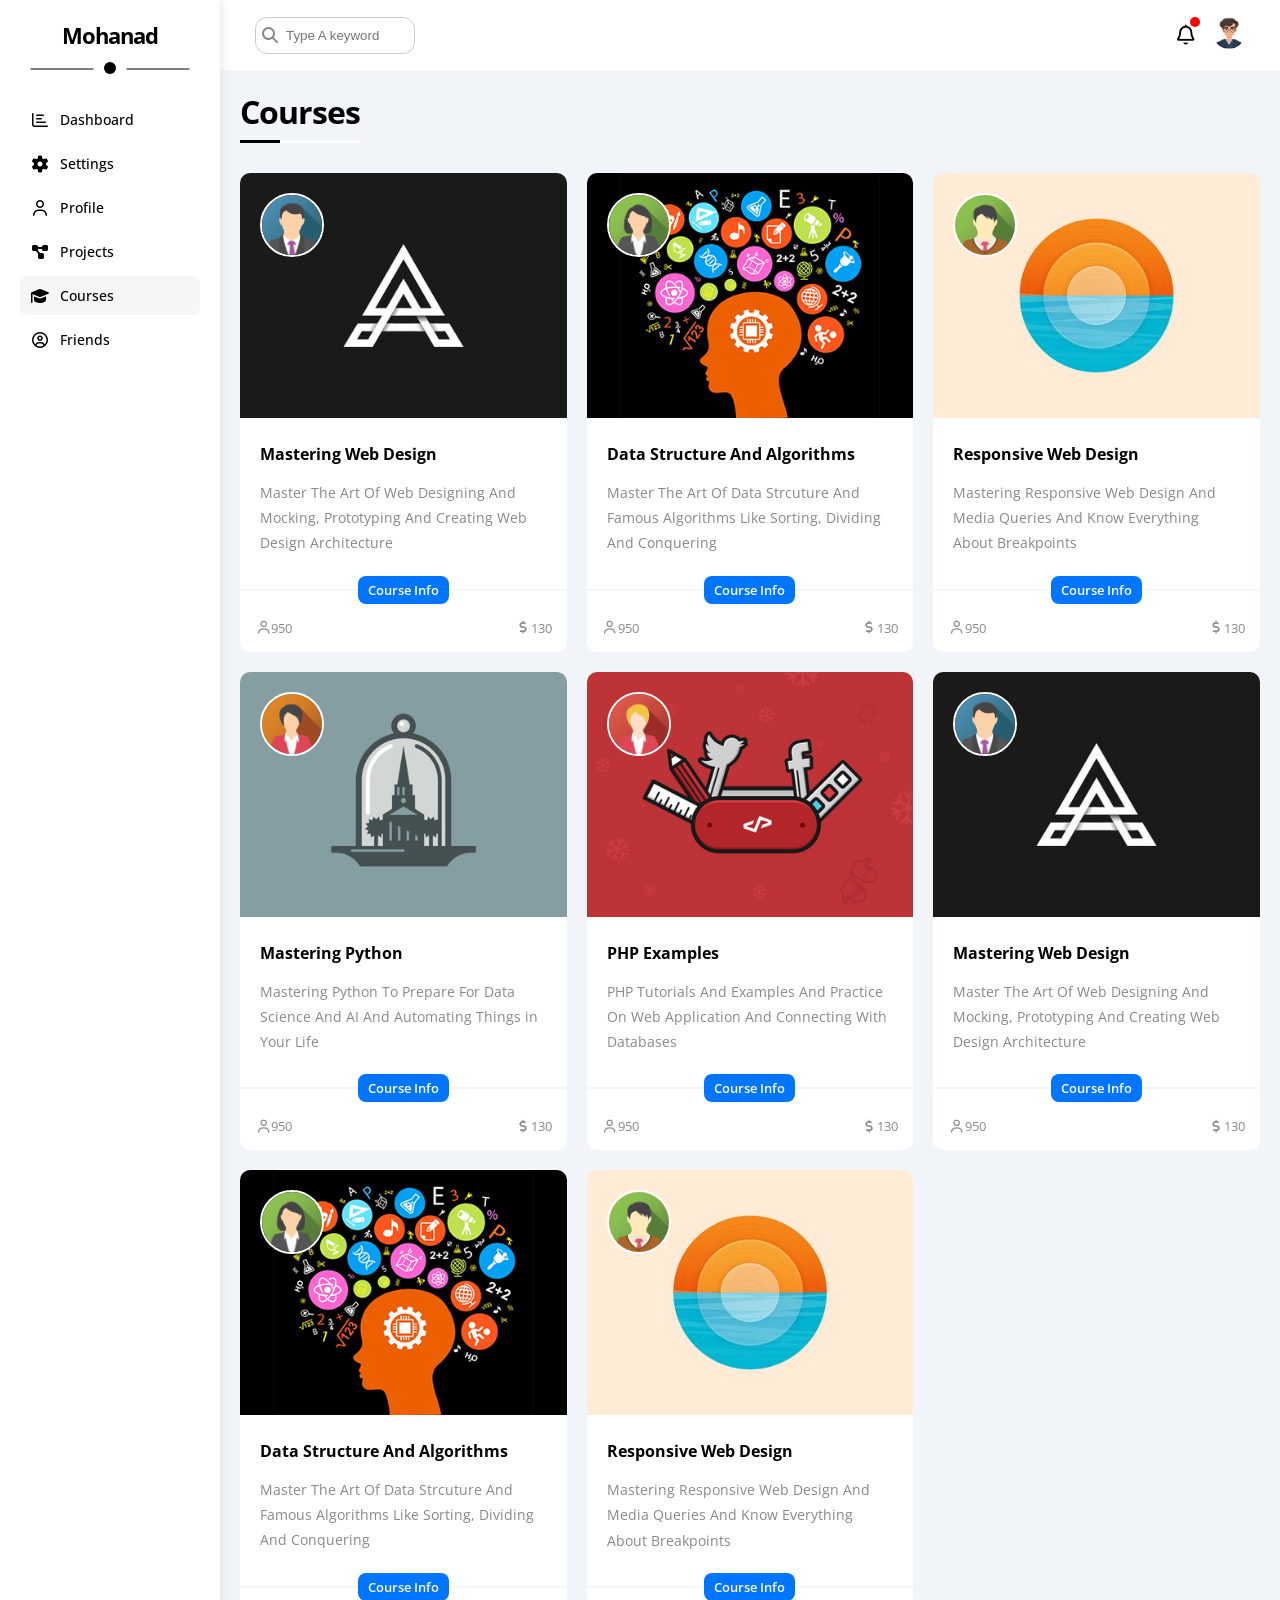
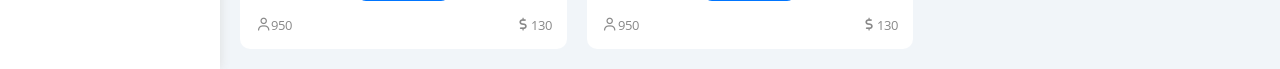
==== courses.html @ ac5eeee0 "initial commit of the original template" ====
<!DOCTYPE html>
<html lang="en">
<head>
    <meta charset="UTF-8">
    <meta name="viewport" content="width=device-width, initial-scale=1.0">
    <title>Courses</title>
    <!-- Font Awesome  -->
    <link rel="stylesheet" href="CSS/all.min.css">
    <!-- FrameWork file  -->
    <link rel="stylesheet" href="CSS/framework.css">
    <!-- Main CSS File  -->
    <link rel="stylesheet" href="CSS/main.css">
    <!-- Profile CSS File  -->
    <link rel="stylesheet" href="CSS/courses.css">
    <!-- Google Fonts  -->
    <link rel="preconnect" href="https://fonts.googleapis.com">
    <link rel="preconnect" href="https://fonts.gstatic.com" crossorigin>
    <link href="https://fonts.googleapis.com/css2?family=Cairo:wght@200..1000&family=Open+Sans:ital,wght@0,300..800;1,300..800&display=swap" rel="stylesheet">
</head>
<body>
    <div class="page">
        <div class="sidebar">
            <h3>
                <span class="circle-bullet"></span>
                Mohanad
            </h3>
            <ul>
                <li>
                    <a href="index.html" >
                        <i class="fa-regular fa-chart-bar fa-fw"></i>
                        <span>Dashboard</span>
                    </a>
                </li>
                <li>
                    <a href="settings.html">
                        <i class="fa-solid fa-gear fa-fw"></i>
                        <span>Settings</span>
                    </a>
                </li>
                <li>                   
                    <a href="profile.html">
                        <i class="fa-regular fa-user fa-fw"></i>
                        <span>Profile</span>
                    </a>
                </li>
                <li>
                    <a href="projects.html" >
                        <i class="fa-solid fa-diagram-project fa-fw"></i>
                        <span>Projects</span>
                    </a>
                </li>
                <li>                    
                    <a class="active" href="courses.html" >
                        <i class="fa-solid fa-graduation-cap fa-fw"></i>
                        <span>Courses</span>
                    </a>
                </li>
                <li>                   
                    <a href="friends.html" >
                        <i class="fa-regular fa-circle-user fa-fw"></i>
                        <span>Friends</span>
                    </a>
                </li>
            </ul>
        </div>

        <div class="content-wrapper">
            <header>
                <div class="search">
                    <i class="fa-solid fa-magnifying-glass"></i>
                    <input type="text" name="search" placeholder="Type A keyword">
                </div>
                <div class="image p-relative">
                    <img src="images/my-avatar.jpg" alt="">
                </div>
            </header>
            
            <div class="courses-body p-20">
                <h1 class="main-title">Courses</h1>
                <div class="courses-content">

                    <div class="course">
                        <div class="cover-image">
                            <img src="images/course-01.jpg" alt="">
                        </div>
                        <div class="instructor-image">
                            <img src="images/team-01.png" alt="">
                        </div>
                        <div class="course-content p-20">
                            <h4 class="fs-16 mb-15">Mastering Web Design</h4>
                            <p class="fs-14 c-grey">Master The Art Of Web Designing And Mocking, Prototyping And Creating Web Design Architecture</p>
                        </div>
                        <div class="course-info">
                            <a href="#">Course Info</a>
                        </div>
                        <div class="reach p-15 c-grey fs-13">
                            <span class="count center-flex">
                                <i class="fa-regular fa-user"></i>
                                950
                            </span>
                            <span class="price center-flex">
                                <i class="fa-solid fa-dollar-sign"></i>
                                130
                            </span>
                        </div>
                    </div>

                    <div class="course">
                        <div class="cover-image">
                            <img src="images/course-02.jpg" alt="">
                        </div>
                        <div class="instructor-image">
                            <img src="images/team-02.png" alt="">
                        </div>
                        <div class="course-content p-20">
                            <h4 class="fs-16 mb-15">Data Structure And Algorithms</h4>
                            <p class="fs-14 c-grey">Master The Art Of Data Strcuture And Famous Algorithms Like Sorting, Dividing And Conquering</p>
                        </div>
                        <div class="course-info">
                            <a href="#">Course Info</a>
                        </div>
                        <div class="reach p-15 c-grey fs-13">
                            <span class="count center-flex">
                                <i class="fa-regular fa-user"></i>
                                950
                            </span>
                            <span class="price center-flex">
                                <i class="fa-solid fa-dollar-sign"></i>
                                130
                            </span>
                        </div>
                    </div>

                    <div class="course">
                        <div class="cover-image">
                            <img src="images/course-03.jpg" alt="">
                        </div>
                        <div class="instructor-image">
                            <img src="images/team-03.png" alt="">
                        </div>
                        <div class="course-content p-20">
                            <h4 class="fs-16 mb-15">Responsive Web Design</h4>
                            <p class="fs-14 c-grey">Mastering Responsive Web Design And Media Queries And Know Everything About Breakpoints</p>
                        </div>
                        <div class="course-info">
                            <a href="#">Course Info</a>
                        </div>
                        <div class="reach p-15 c-grey fs-13">
                            <span class="count center-flex">
                                <i class="fa-regular fa-user"></i>
                                950
                            </span>
                            <span class="price center-flex">
                                <i class="fa-solid fa-dollar-sign"></i>
                                130
                            </span>
                        </div>
                    </div>

                    <div class="course">
                        <div class="cover-image">
                            <img src="images/course-04.jpg" alt="">
                        </div>
                        <div class="instructor-image">
                            <img src="images/team-04.png" alt="">
                        </div>
                        <div class="course-content p-20">
                            <h4 class="fs-16 mb-15">Mastering Python</h4>
                            <p class="fs-14 c-grey">Mastering Python To Prepare For Data Science And AI And Automating Things in Your Life</p>
                        </div>
                        <div class="course-info">
                            <a href="#">Course Info</a>
                        </div>
                        <div class="reach p-15 c-grey fs-13">
                            <span class="count center-flex">
                                <i class="fa-regular fa-user"></i>
                                950
                            </span>
                            <span class="price center-flex">
                                <i class="fa-solid fa-dollar-sign"></i>
                                130
                            </span>
                        </div>
                    </div>

                    <div class="course">
                        <div class="cover-image">
                            <img src="images/course-05.jpg" alt="">
                        </div>
                        <div class="instructor-image">
                            <img src="images/team-05.png" alt="">
                        </div>
                        <div class="course-content p-20">
                            <h4 class="fs-16 mb-15">PHP Examples</h4>
                            <p class="fs-14 c-grey">PHP Tutorials And Examples And Practice On Web Application And Connecting With Databases</p>
                        </div>
                        <div class="course-info">
                            <a href="#">Course Info</a>
                        </div>
                        <div class="reach p-15 c-grey fs-13">
                            <span class="count center-flex">
                                <i class="fa-regular fa-user"></i>
                                950
                            </span>
                            <span class="price center-flex">
                                <i class="fa-solid fa-dollar-sign"></i>
                                130
                            </span>
                        </div>
                    </div>

                    <div class="course">
                        <div class="cover-image">
                            <img src="images/course-01.jpg" alt="">
                        </div>
                        <div class="instructor-image">
                            <img src="images/team-01.png" alt="">
                        </div>
                        <div class="course-content p-20">
                            <h4 class="fs-16 mb-15">Mastering Web Design</h4>
                            <p class="fs-14 c-grey">Master The Art Of Web Designing And Mocking, Prototyping And Creating Web Design Architecture</p>
                        </div>
                        <div class="course-info">
                            <a href="#">Course Info</a>
                        </div>
                        <div class="reach p-15 c-grey fs-13">
                            <span class="count center-flex">
                                <i class="fa-regular fa-user"></i>
                                950
                            </span>
                            <span class="price center-flex">
                                <i class="fa-solid fa-dollar-sign"></i>
                                130
                            </span>
                        </div>
                    </div>

                    <div class="course">
                        <div class="cover-image">
                            <img src="images/course-02.jpg" alt="">
                        </div>
                        <div class="instructor-image">
                            <img src="images/team-02.png" alt="">
                        </div>
                        <div class="course-content p-20">
                            <h4 class="fs-16 mb-15">Data Structure And Algorithms</h4>
                            <p class="fs-14 c-grey">Master The Art Of Data Strcuture And Famous Algorithms Like Sorting, Dividing And Conquering</p>
                        </div>
                        <div class="course-info">
                            <a href="#">Course Info</a>
                        </div>
                        <div class="reach p-15 c-grey fs-13">
                            <span class="count center-flex">
                                <i class="fa-regular fa-user"></i>
                                950
                            </span>
                            <span class="price center-flex">
                                <i class="fa-solid fa-dollar-sign"></i>
                                130
                            </span>
                        </div>
                    </div>

                    <div class="course">
                        <div class="cover-image">
                            <img src="images/course-03.jpg" alt="">
                        </div>
                        <div class="instructor-image">
                            <img src="images/team-03.png" alt="">
                        </div>
                        <div class="course-content p-20">
                            <h4 class="fs-16 mb-15">Responsive Web Design</h4>
                            <p class="fs-14 c-grey">Mastering Responsive Web Design And Media Queries And Know Everything About Breakpoints</p>
                        </div>
                        <div class="course-info">
                            <a href="#">Course Info</a>
                        </div>
                        <div class="reach p-15 c-grey fs-13">
                            <span class="count center-flex">
                                <i class="fa-regular fa-user"></i>
                                950
                            </span>
                            <span class="price center-flex">
                                <i class="fa-solid fa-dollar-sign"></i>
                                130
                            </span>
                        </div>
                    </div>

                </div>
            </div>
        </div>
    </div>
</body>
---- CSS/framework.css ----
/* Start Padding And Margin  */
.w-full{
    width: 100%;
}
.p-10{
    padding: 10px;
}
.p-15{
    padding: 15px;
}
.p-20{
    padding: 20px;
}
.pt-10{
    padding-top: 10px;
}
.pt-15{
    padding-top: 15px;
}
.pt-20{
    padding-top: 20px;
}
.pb-10{
    padding-bottom: 10px;
}
.pb-15{
    padding-bottom: 15px;
}
.pb-20{
    padding-bottom: 20px;
}
.pb-40{
    padding-bottom: 40px;
}
.pb-50{
    padding-bottom: 50px;
}
.m-10{
    margin: 10px;
}
.m-20{
    margin: 20px;
}
.mt-5{
    margin-top: 5px;
}
.mt-10{
    margin-top: 10px;
}
.mt-15{
    margin-top: 15px;
}
.mt-20{
    margin-top: 20px;
}
.mb-10{
    margin-bottom: 10px;
}
.mb-15{
    margin-bottom: 15px;
}
.mb-20{
    margin-bottom: 20px;
}
.mt-40{
    margin-top: 40px;
}
.mb-40{
    margin-bottom: 40px;
}
.rad-6{
    border-radius: 6px;
}
.rad-10{
    border-radius: 10px;
}
/* End Padding And Margin  */
/* Start Display  */
.full-w{
    width: 100%;
}
.d-flex{
    display: flex;
}
.d-flex-space{
    display: flex;
    justify-content: space-between;
}
.d-flex-evenly{
    display: flex;
    justify-content: space-evenly;
}
.d-flex-around{
    display: flex;
    justify-content: space-around;
}
.center-flex{
    display: flex;
    justify-content: center;
    align-items: center;
}
.center-position{
    position: absolute;
    left: 50%;
    top: 50%;
    transform: translate(-50%, -50%);
}
/* End Display  */
/* Start Positioning  */
.p-relative{
    position: relative;
}
/* End Positioning  */
/* Start Text  */
.txt-center{
    text-align: center;
}
/* End Text  */
/* Start color  */
.white-bg{
    background-color: white;
}
.fff-bg{
    background-color: #fff;
}
.eee-bg{
    background-color: #eee;
}
.blue-bg{
    background-color: #0075ff;
}
.orange-bg{
    background-color: #f59e0b;
}
.green-bg{
    background-color: #22c55e;
}
.red-bg{
    background-color: #f44336;
}
.c-white{
    color: white;
}
.c-blue{
    color: #0075ff;
}
.c-orange{
    color: #f59e0b;
}
.c-green{
    color: #22c55e;
}
.c-grey{
    color: #888;
}
.c-red{
    color: #f44336;
}
/* End color  */
/* Start font  */
/* End font  */
.text-capitalize{
    text-transform: capitalize;
}
.fs-16{
    font-size: 16px;
}
.fs-15{
    font-size: 15px;
}
.fs-14{
    font-size: 14px;
}
.fs-13{
    font-size: 13px;
}
---- CSS/main.css ----
/* Start global values  */
*{
    -webkit-box-sizing: border-box;
    -moz-box-sizing: border-box;
    box-sizing: border-box;
    padding: 0;
    margin: 0;
}
::-webkit-scrollbar{
    width: 15px;
}
::-webkit-scrollbar-track{
    background: #fff;
}
::-webkit-scrollbar-thumb{
    background: var(--blue-color);
}
::-webkit-scrollbar-thumb:hover{
    background: var(--blue-alt-color);
}

body{
    font-family: "Open Sans", sans-serif;
    scroll-behavior: smooth;
}
ul{
    list-style-type: none;
}
a{
    text-decoration: none;
}
input:focus{
    outline: none;
}
.content-wrapper{
    flex-grow: 1;
    min-width: 0;
    display: flex;
    flex-direction: column;
    width: 100vw;
}
.main-title{
    font-size: 32px;
    letter-spacing: -1px;
    position: relative;
    margin-bottom: 40px;
    text-transform: capitalize;
}
.main-title::before,
.main-title::after{
    content: "";
    position: absolute;
    bottom: -10px;
    left: 0;
    height: 3px;
}
.main-title::before{
    width: 120px;
    background-color: white;
}
.main-title::after{
    background-color: black;
    width: 40px;
}
@media (max-width: 768px){
    .main-title{
        font-size: 28px;
        margin-left: 10px;
    }
}
@media (max-width: 480px){
    .dashboard-body{
        padding: 10px;
    }
}
.card{
    background-color: #fff;
    padding: 20px;
    border-radius: 10px;
}
.card-head-text h2{
    color: black;
    font-size: 24px;
    font-weight: 700;
    margin-bottom: 10px;
    letter-spacing: -1px;
    text-transform: capitalize;
}
.card-head-text p{
    margin-top: 10px;
    color: var(--grey-color);
    text-transform: capitalize;
}
@media (max-width: 768px){
    .card-head-text h2{
        font-size: 22px;
        margin-bottom: 7px;
    }
    .card-head-text p{
        font-size: 15px;
        margin-top: 7px;
    }
}
.toggle-switch-off{
    width: 78px;
    height: 32px;
    border-radius: 16px;
    background-color: #ccc;
    position: absolute;
    right: 10px;
    top: 32%;
    display: flex;
    align-items: center;
    justify-content: flex-start;
}
.toggle-switch-off > i{
    display: flex;
    align-items: center;
    justify-content: center;
    margin-left: 5px;
    font-size: 13px;
    width: 25px;
    height: 25px;
    background-color: white;
    border-radius: 50%;
    color: #a0a0a0;
}
.toggle-switch-on{
    width: 78px;
    height: 32px;
    border-radius: 16px;
    background-color: var(--blue-color);
    position: absolute;
    right: 10px;
    top: 32%;
    display: flex;
    align-items: center;
    justify-content: flex-end;
}
.toggle-switch-on > i{
    display: flex;
    align-items: center;
    justify-content: center;
    margin-right: 5px;
    font-size: 13px;
    width: 25px;
    height: 25px;
    background-color: white;
    border-radius: 50%;
    color: var(--blue-color);
}
:root{
    --section-background: #f1f5f9;
    --main-transition: 0.3s;
    --blue-color: #0075ff;
    --blue-alt-color: #0d69d5;
    --orange-color: #f59e0b;
    --green-color: #22c55e;
    --red-color: #f44336;
    --grey-color: #888;
    --twitter-color: #1DA1F2;
    --facebook-color: #1877F2;
    --youtube-color: red;
    --linkedIn-color: #0077B5;
}
/* End global values  */

/* Start sidebar  */
.page{
    display: flex;
    min-height: 100vh;
    background-color: var(--section-background);
}
.sidebar{
    flex-shrink: 0;
    padding: 20px;
    width: 220px;
    box-shadow: 0 0 10px #ddd;
    background-color: white;
    min-height: 100vh;
    position: relative;
}
.sidebar > h3{
    text-align: center;
    font-weight: bold;
    font-size: 22px;
    letter-spacing: -1px;
    padding-bottom: 20px;
    position: relative;
}
.sidebar > h3::before,
.sidebar > h3::after{
    content: "";
    position: absolute;
    bottom: 0;
    transform: translate(-50%, -50%);
    height: 1px;
    width: 35%;
    background-color: black;
}
.sidebar > h3 .circle-bullet{
    position: absolute;
    left: 50%;
    bottom: -10px;
    transform: translate(-50%, -50%);
    width: 12px;
    height: 12px;
    border-radius: 50%;
    background-color: black;
}
.sidebar ul{
    margin-top: 30px;
}
.sidebar ul li a{
    display: flex;
    align-items: center;
    text-align: center;
    color: black;
    padding: 10px;
    margin-bottom: 5px;
    border-radius: 6px;
    transition: var(--main-transition);
}
.sidebar ul li a:hover{
    background-color: #f6f6f6;
}
.sidebar ul li a i{
    margin-right: 10px;
}
.sidebar ul li a span{
    font-size: 14px;
    font-weight: 500;
}
.sidebar ul li a.active{
    background-color: #f6f6f6;
}
@media (max-width: 992px){
    .sidebar{
        width: 160px;
    }
    .sidebar > h3{
        font-size: 18px;
    }
    .sidebar > h3 .circle-bullet{
        width: 10px;
        height: 10px;
    }
}
@media (max-width: 768px){
    .sidebar{
        width: 58px;
        padding: 6px;
        display: flex;
        flex-direction: column;
        align-items: center;
    }
    .sidebar > h3{
        font-size: 13px;
        padding-bottom: 0;
        margin-top: 15px;
    }
    .sidebar > h3::before,
    .sidebar > h3::after{
        display: none;
    }
    .sidebar > h3 .circle-bullet{
        display: none;
    }
    .sidebar ul li a i{
        margin-right: 0;
    }
    .sidebar ul li a span{
        display: none;
    }
}
@media (max-width: 480px){
    .sidebar{
        padding: 4px;
    }
}
/* End sidebar  */

/* Start header  */
header{
    display: flex;
    justify-content: space-between;
    align-items: center;
    background-color: #fff;
    width: 100%;
    height: 50px;
    padding: 35px;
}
header > .search{
    position: relative;
}
header > .search > i{
    position: absolute;
    top: 50%;
    left: 15px;
    transform: translate(-50%, -50%);
    color: #888;
}
header > .search > input{
    width: 160px;
    border: 1px solid #ccc;
    border-radius: 12px;
    padding: 10px 0;
    padding-left: 30px;
    transition: var(--main-transition);
}
header > .search > input:focus{
    width: 200px;
}
header > .search > input:focus::placeholder{
    opacity: 0;
    color: transparent;
}
header .image::before{
    content: "\f0f3";
    position: absolute;
    right: 50px;
    top: 7px;
    font-family: "Font Awesome 5 Free";
    font-size: 20px;
}
header .image::after{
    content: "";
    position: absolute;
    right: 45px;
    width: 10px;
    height: 10px;
    border-radius: 50%;
    background-color: red;
}
header .image img{
    width: 32px;
    height: 32px;
    border-radius: 50%;
}
@media (max-width: 480px){
    header{
        height: 40px;
    }
    header .image img{
        width: 28px;
        height: 28px;
    }
    header .image::before{
        font-size: 18px;
    }
    header .image::after{
        width: 8px;
        height: 8px;
    }

}
/* End header  */
/* Start Dashboard  */
.dashboard-content{
    display: grid;
    grid-template-columns: 1fr 1fr;
    gap: 20px;
}
@media (max-width: 1192px){
    .dashboard-content{
        grid-template-columns: 1fr;
    }
}
.dashboard-content > .welcome .intro{
    border-radius: 10px 10px 0 0;
}
.dashboard-content > .welcome .intro img{
    width: 200px;
}
.dashboard-content > .welcome .content .image > img{
    width: 64px;
    height: 64px;
    border-radius: 50%;
    position: absolute;
    top: -35px;
    left: 25px;
    border: 4px solid white;
}
.dashboard-content > .welcome .content-text{
    border-top: 1px solid #eee; 
    border-bottom: 1px solid #eee; 
}
.dashboard-content > .welcome .content-text p{
    font-size: 16px;
    font-weight: 500;
    margin-bottom: 10px;
}
.dashboard-content > .welcome .content-text span{
    color: var(--grey-color);
    font-size: 14px;
    font-weight: 600;
}
.dashboard-content > .welcome .content .profile-btn{
    display: flex;
    justify-content: flex-end;
    margin: 20px 20px 0 0;
}
.dashboard-content > .welcome .content .profile-btn a{
    color: white;
    font-weight: 500;
    background-color: var(--blue-color);
    padding: 5px 10px;
    border-radius: 10px;
    transition: var(--main-transition);
}
.dashboard-content > .welcome .content .profile-btn a:hover{
    background-color: var(--blue-alt-color);
}
@media (max-width: 768px){
    .dashboard-content > .welcome{
        padding: 0;
    }
    .dashboard-content > .welcome .intro{
        margin-bottom: 10px;
    }
    .dashboard-content > .welcome .intro .card-head-text > p{
        text-align: center;
    }
    .dashboard-content > .welcome .intro img{
        display: none;
    }
    .dashboard-content > .welcome .content .image{
        position: relative;
    }
    .dashboard-content > .welcome .content .image > img{
        width: 58px;
        height: 58px;
        position: absolute;
        left: 50%;
        top: calc(50% - 30px);
        transform: translate(-50%, -50%);
    }
    .dashboard-content > .welcome .content-text{
        display: flex;
        flex-direction: column;
        align-items: center;
        justify-content: center;
        margin-bottom: 5px;
        padding-bottom: 5px;
    }
    .dashboard-content > .welcome .content-text > div{
        margin-bottom: 30px;
    }
    .dashboard-content > .welcome .content-text p{
        margin-bottom: 5px;
    }
    .dashboard-content > .welcome .content .profile-btn a{
        font-size: 13px;
    }
}
/* ********************************************  */
.dashboard-content > .quick-draft .quick-draft-form{
    flex-direction: column;
    gap: 20px;
}
.dashboard-content > .quick-draft .quick-draft-form .title-input{
    border: none;
    padding: 10px;
}
.dashboard-content > .quick-draft .quick-draft-form .thoughts-input{
    border: none;
    padding: 10px 10px 160px 10px;
    position: relative;
}
.dashboard-content > .quick-draft .save-btn{
    display: flex;
    justify-content: flex-end;
    margin-top: 20px;
}
.dashboard-content > .quick-draft .save-btn a{
    color: white;
    font-weight: 500;
    background-color: var(--blue-color);
    padding: 5px 10px;
    border-radius: 10px;
    transition: var(--main-transition);
}
@media (max-width: 768px){
    .dashboard-content > .quick-draft .save-btn a{
        font-size: 13px;
    }
}
/* ****************************************** */

.dashboard-content > .targets > .target-holder .target-icon{
    width: 80px;
    height: 80px;
    margin-top: 20px;
    margin-right: 15px;
}
.dashboard-content > .targets > .money .target-icon{
    background-color: rgb(0, 117, 255, 0.20);
}
.dashboard-content > .targets > .projects .target-icon{
    background-color: rgb(245, 158, 11, 0.20);
}
.dashboard-content > .targets > .team .target-icon{
    background-color: rgb(34, 197, 94, 0.20);
}
.dashboard-content > .targets .target-content{
    display: flex;
    flex-direction: column;
    justify-content: center;
    width: 100%;
    position: relative;
}
.dashboard-content > .targets .target-content > .title{
    color: var(--grey-color);
}
.dashboard-content > .targets .target-content > .number{
    color: black;
    font-weight: bold;
    margin-bottom: 10px;
}
.dashboard-content > .targets .target-content > .prog{
    height: 4px;
    width: 100%;
}
.dashboard-content > .targets .target-content > .prog.money{
    background-color: rgb(0, 117, 255, 0.20);
}
.dashboard-content > .targets .target-content > .prog.projects{
    background-color: rgb(244, 67, 54, 0.20);
}
.dashboard-content > .targets .target-content > .prog.team{
    background-color: rgb(34, 197, 94, 0.20);
}
.dashboard-content > .targets .target-content > .prog > .progress-fill{
    height: 100%;
    display: block;
    position: relative;
}
.dashboard-content > .targets .target-content > .prog > .progress-fill > span{
    position: absolute;
    font-size: 13px;
    top: -40px;
    right: -17px;
    color: white;
    padding: 2px 4px;
    border-radius: 5px;
}
.dashboard-content > .targets .target-content > .prog > .progress-fill > span::after{
    content: "";
    position: absolute;
    border-width: 7px;
    border-style: solid;
    left: 10px;
    bottom: -19px;
    transform: translateY(-50%);
}
.dashboard-content > .targets .target-content > .prog > .progress-fill > span.money::after{
    border-color: var(--blue-color) transparent transparent transparent;
}
.dashboard-content > .targets .target-content > .prog > .progress-fill > span.projects::after{
    border-color: var(--orange-color) transparent transparent transparent;
}
.dashboard-content > .targets .target-content > .prog > .progress-fill > span.team::after{
    border-color: var(--green-color) transparent transparent transparent;
}
/* **************************** */
.dashboard-content > .tickets .box-container{
    flex-wrap: wrap;
    gap: 20px;   
}
.dashboard-content > .tickets .box-container > .box{
    display: flex;
    flex-direction: column;
    justify-content: center;
    align-items: center;
    padding: 20px;
    border: 1px solid #ccc;
    border-radius: 10px;
    width: calc(50% - 10px);
}
.dashboard-content > .tickets .box-container > .box span{
    font-size: 28px;
    font-weight: 600;
}
.dashboard-content > .tickets .box-container > .box p{
    color: var(--grey-color);
}
@media (max-width: 768px){
    .dashboard-content > .tickets .box-container{
        flex-direction: column;
        align-items: center;
        justify-content: center;
    }
    .dashboard-content > .tickets .box-container > .box{
        width: 100%;
    }
    .dashboard-content > .tickets .box-container > .box > i{
        font-size: 26px;
    }
    .dashboard-content > .tickets .box-container > .box span{
        font-size: 24px;
    }
}
/* *********************** */
.dashboard-content > .news .news-row{
    padding: 15px 0;
    border-bottom: 1px solid #eee;
}
.dashboard-content > .news .news-row:last-child{
    border-bottom: none;
}
.dashboard-content > .news .news-row .news-row-image > img{
    width: 100px;
    border-radius: 6px;
    margin-right: 15px;
}
.dashboard-content > .news .news-row-content{
    width: 100%;
    display: flex;
    justify-content: space-between;
    align-items: center;
}
.dashboard-content > .news .news-row-content .news-text > h3{
    font-size: 18px;
    margin-bottom: 5px;
}
.dashboard-content > .news .news-row-content .news-text > p{
    color: var(--grey-color);
}
.dashboard-content > .news .news-row-content .news-label{
    font-size: 14px;
    padding: 5px;
    background-color: #eee;
    border-radius: 6px;
}
@media (max-width: 992px){
    .dashboard-content > .news .news-row .news-row-image > img{
        width: 80px;
    }
    .dashboard-content > .news .news-row-content .news-text > h3{
        font-size: 15px;
    }
    .dashboard-content > .news .news-row-content .news-label{
        font-size: 13px;
    }
    .dashboard-content > .news .news-row-content .news-label{
        font-size: 12px;
    }
}
@media (max-width: 768px){
    .dashboard-content > .news .news-row{
        flex-direction: column;
        align-items: center;
        justify-content: center;
        padding-bottom: 50px;
    }
    .dashboard-content > .news .news-row-image{
        display: flex;
        justify-content: center;
        align-items: center;
    }
    .dashboard-content > .news .news-row-image > img{
        width: 70px;
    }
    .dashboard-content > .news .news-row-content{
        justify-content: center;
        text-align: center;
        position: relative;
        margin-top: 10px;
    }
    .dashboard-content > .news .news-row-content .news-label{
        position: absolute;
        bottom: -45px;
        left: calc(50% - 5px);
        transform: translate(-50%, -50%);
    }
}
/* *********************  */
.dashboard-content > .tasks .task-row{
    width: 100%;
    display: flex;
    justify-content: space-between;
    align-items: center;
    padding: 15px 0;
    border-bottom: 1px solid #eee;
}
.dashboard-content > .tasks .task-row:nth-child(4){
    text-decoration: line-through;
}
.dashboard-content > .tasks .task-row:last-child{
    border-bottom: none;
}
.dashboard-content > .tasks .task-row .task-content h3{
    margin-bottom: 5px;
}
.dashboard-content > .tasks .task-row .remove-task-icon i{
    /* transition: var(--main-transition); */
    cursor: pointer;
}
.dashboard-content > .tasks .task-row .remove-task-icon i:hover{
    color: var(--red-color);
}
@media (max-width: 480px){
    .dashboard-content > .tasks .task-row .task-content h3{
        font-size: 15px;
    }
    .dashboard-content > .tasks .task-row .task-content h3{
        font-size: 14px;
    }
}
/* *****************************  */
.dashboard-content > .top-search .items-head{
    padding: 15px 0;
}
.dashboard-content > .top-search .items-row{
    padding: 15px 0;
}
.dashboard-content > .top-search .items-row > .keyword{
    font-weight: 600;
}
.dashboard-content > .top-search .items-row > .count{
    font-size: 14px;
    padding: 5px 10px;
    background-color: #eee;
    border-radius: 6px;
}
@media (max-width: 480px){
    .dashboard-content > .top-search .items-row .keyword{
        font-size: 14px;
    }
    .dashboard-content > .top-search .items-row .count{
        font-size: 13px;
    }
}
/* **********************  */
.dashboard-content > .uploads .uploads-row{
    padding: 10px 0;
    border-bottom: 1px solid #eee;
}
.dashboard-content > .uploads .uploads-row:last-child{
    border-bottom: none;
}
.dashboard-content > .uploads .uploads-row .uploads-img{
    margin-right: 10px;
}
.dashboard-content > .uploads .uploads-row .uploads-content{
    width: 100%;
    display: flex;
    justify-content: space-between;
    align-items: center;
}
.dashboard-content > .uploads .uploads-row .uploads-content .uploads-label{
    padding: 5px 10px;
    font-size: 13px;
    background-color: #eee;
    border-radius: 6px;
}
@media (max-width: 480px){
    .dashboard-content > .uploads .uploads-text > h3{
        font-size: 15px;
    }
    .dashboard-content > .uploads .uploads-text > p{
        font-size: 14px;
    }
}
/* **************************  */
.dashboard-content > .progress ul.project-progress{
    position: relative;
}
.dashboard-content > .progress ul.project-progress::before{
    content: "";
    position: absolute;
    z-index: 0;
    height: 80%;
    width: 2px;
    background-color: var(--blue-color);
    left: 11px;
    top: 10px;
}
.dashboard-content > .progress ul.project-progress li{
    padding: 10px 0;
    margin-left: 40px;
    font-weight: 500;
    position: relative;
}
.dashboard-content > .progress ul.project-progress li::before{
    content: "";
    position: absolute;
    z-index: 3;
    display: block;
    width: 20px;
    height: 20px;
    left: -40px;
    border-radius: 50%;
    background-color: var(--blue-color);
    border-width: 2px;
    border-style: solid;
    border-color: white;
    border-image: initial;
    outline: 2px solid var(--blue-color);
}
.dashboard-content  > .progress ul.project-progress li::after{
    content: "";
    position: absolute;
    z-index: 2;
    left: -40px;
    top: 10px;
    display: block;
    width: 24px;
    height: 24px;
    border-radius: 50%;
    background-color: white;
}
.dashboard-content > .progress ul.project-progress li:last-child::before{
    background-color: transparent;
}
.dashboard-content > .progress ul.project-progress li:nth-child(4)::before{
    animation: fading 1.2s linear infinite;
}

@keyframes fading{
    0%{
        background-color: rgb(0, 117, 255, 1);
    }
    50%{
        background-color: rgb(0, 117, 255, 0.5);

    }
    100%{
        background-color: rgb(0, 117, 255, 0);
    }
}
.dashboard-content > .progress img{
    position: absolute;
    width: 160px;
    bottom: 0;
    right: 0;
    opacity: 0.1;
}
@media (max-width: 480px){
    .dashboard-content > .progress ul.project-progress li{
        font-size: 15px;
    }
}
/* ******************  */
.dashboard-content > .reminders ul li{
    padding: 10px 0;
    position: relative;
}
.dashboard-content > .reminders ul li::before{
    content: "";
    position: absolute;
    width: 1px;
    height: 45px;
    left: 30px;
    top: 15px;
}
.dashboard-content > .reminders ul li.blue::before{
    background-color: var(--blue-color);
}
.dashboard-content > .reminders ul li.red::before{
    background-color: var(--red-color);
}
.dashboard-content > .reminders ul li.orange::before{
    background-color: var(--orange-color);
}
.dashboard-content > .reminders ul li.green::before{
    background-color: var(--green-color);
}
.dashboard-content > .reminders ul li .bullet{
    width: 15px;
    height: 15px;
    border-radius: 50%;
    margin-top: 20px;
    margin-right: 30px;
}
.dashboard-content > .reminders ul li .content{
    text-transform: capitalize;
}
.dashboard-content > .reminders ul li .content .text{
    font-size: 16px;
    font-weight: 700;
    margin-bottom: 5px;
}
.dashboard-content > .reminders ul li .content .date{
    font-size: 13px;
}
@media (max-width: 480px){
    .dashboard-content > .reminders ul li .content .text{
        font-size: 14px;
    }
    .dashboard-content > .reminders ul li .content .date{
        font-size: 12px;
    }
    .dashboard-content > .reminders ul li .bullet{
        width: 12px;
        height: 12px;
    }
}
/* ***********************  */
.dashboard-content > .post .post-head{
    display: flex;
    align-items: center;
    margin-top: 10px;
}
.dashboard-content > .post .post-head img{
    width: 48px;
    height: 48px;
    border-radius: 50%;
    margin-right: 15px;
} 
.dashboard-content > .post .post-head .info .name{
    display: block;
    font-size: 16px; font-weight: 700;
    margin-bottom: 5px;
}
.dashboard-content > .post .post-content{
    border-top: 1px solid #eee;
    border-bottom: 1px solid #eee;
    line-height: 1.8;
    font-weight: 500;
}
.dashboard-content > .post .post-foot{
    align-items: center;
}
.dashboard-content > .post .post-foot .likes,
.dashboard-content > .post .post-foot .comments{
    justify-content: center;
    align-items: center;
    gap: 5px;
}
@media (max-width: 480px){
    .dashboard-content > .post .post-head img{
        width: 40px;
        height: 40px;
    }
    .dashboard-content > .post .post-head .info .name{
        font-size: 15px;
    }
    .dashboard-content > .post .post-head .info .time{
        font-size: 12px;
    }
    .dashboard-content > .post .post-content{
        font-size: 13px;
    }
    .dashboard-content > .post .post-foot .likes,
    .dashboard-content > .post .post-foot .comments{
        font-size: 12px;
    }
}
/* ********************  */
.dashboard-content > .social .social-row{
    margin-bottom: 10px;
    position: relative;
}
.dashboard-content > .social .social-row > i{
    position: absolute;
    width: 50px;
    height: 50px;
    padding: 20px;
    font-size: 30px;
    margin-right: 20px;
    height: 100%;
    transition: var(--main-transition);
}
.dashboard-content > .social .social-row > i:hover{
    transform: rotate(5deg);
}
.dashboard-content > .social .twitter{
    background-color: rgb(29, 161, 242, 0.25);
}
.dashboard-content > .social .facebook{
    background-color: rgb(24, 119, 242, 0.25);
}
.dashboard-content > .social .youtube{
    background-color: rgb(255, 0, 0, 0.25);
}
.dashboard-content > .social .linkedIn{
    background-color: rgb(0, 119, 181, 0.25);
}
.dashboard-content > .social .twitter > i{
    background-color: var(--twitter-color);
}
.dashboard-content > .social .facebook > i{
    background-color: var(--facebook-color);
}
.dashboard-content > .social .youtube > i{
    background-color: var(--youtube-color);
}
.dashboard-content > .social .linkedIn > i{
    background-color: var(--linkedIn-color);
}
.dashboard-content > .social .social-row-content{
    width: 100%;
    align-items: center;
    padding: 15px 15px 15px 70px;
}
.dashboard-content > .social .social-row .social-row-content > a{
    padding: 5px 10px;
    color: white;
    border-radius: 6px;
    font-size: 14px;
    outline: none;
}
.dashboard-content > .social .twitter .social-row-content > a{
    background-color: var(--twitter-color);
}
.dashboard-content > .social .facebook .social-row-content > a{
    background-color: var(--facebook-color);
}
.dashboard-content > .social .youtube .social-row-content > a{
    background-color: var(--youtube-color);
}
.dashboard-content > .social .linkedIn .social-row-content > a{
    background-color: var(--linkedIn-color);
}
@media (max-width: 480px){
    .dashboard-content > .social .social-row > i{
        width: 30px;
        height: 30px;
    }
    .dashboard-content > .social .social-row-content > span{
        font-size: 14px;
    }
    .dashboard-content > .social .social-row .social-row-content > a{
        font-size: 12px;
    }
    .dashboard-content > .social .social-row > i{
        height: 56px;
        font-size: 20px;
    }
}
/* ********************* */
.dashboard-content .projects .table-container{
    width: 100%;
    overflow-x: auto;
    -webkit-overflow-scrolling: touch;
}
.dashboard-body .projects table{
    width: 100%;
    border-collapse: collapse;
    white-space: nowrap;
}
.dashboard-body .projects table .images{
    padding-left: 30px;
}
.dashboard-body .projects table img{
    width: 32px;
    height: 32px;
    border-radius: 50%;
    padding: 1px;
    background-color: white;
    margin-left: -20px;
}
.dashboard-body .projects table tr{
    transition: var(--main-transition);
}
.dashboard-body .projects table tr:hover{
    background-color: #f6f6f6;
}
.dashboard-body .projects table tr th,
.dashboard-body .projects table tr td{
    padding: 15px;
    font-size: 15px;
    text-align: start;
}
.dashboard-body .projects table th{
    background-color: #eee;
    font-weight: 700;
    border: none;
}
.dashboard-body .projects table td{
    border: 1px solid #eee;
    border-top: none;
    font-weight: 500;
}
.dashboard-body .projects table .pending span{
    padding: 5px 10px;
    background-color: var(--orange-color);
    color: white;
    border-radius: 6px;
    font-size: 12px;
}
.dashboard-body .projects table .in-progress span{
    padding: 5px 10px;
    background-color: var(--blue-color);
    color: white;
    border-radius: 6px;
    font-size: 12px;
}
.dashboard-body .projects table .completed span{
    padding: 5px 10px;
    background-color: var(--green-color);
    color: white;
    border-radius: 6px;
    font-size: 12px;
}
.dashboard-body .projects table .rejected span{
    padding: 5px 10px;
    background-color: var(--red-color);
    color: white;
    border-radius: 6px;
    font-size: 12px;
}
@media (max-width: 992px){
    .dashboard-body .projects table img{
        width: 28px;
        height: 28px;
    }
    .dashboard-body .projects table tr th,
    .dashboard-body .projects table tr td{
        padding: 12px;
        font-size: 14px;
    }
}
@media (max-width: 480px){
    .dashboard-body .projects{
        display: none;
    }
}
/* End Dashboard  */
---- CSS/courses.css ----
.courses-content{
    display: grid;
    grid-template-columns: repeat(auto-fill, minmax(300px,1fr));
    gap: 20px;
}
.course{
    background-color: #fff;
    border-radius: 10px;
    position: relative;
}
.course .cover-image > img{
    max-width: 100%;
    border-radius: 10px 10px 0 0;
    overflow: hidden;
}
.course .instructor-image > img{
    width: 64px;
    height: 64px;
    border-radius: 50%;
    border: 2px solid white;
    position: absolute;
    top: 20px;
    left: 20px;
}
.course .course-content > p{
    line-height: 1.8;
}
.course .course-info{
    display: flex;
    justify-content: center;
    align-items: center;
    position: relative;
}
.course .course-info::before{
    content: "";
    position: absolute;
    top: 50%;
    left: 50%;
    transform: translate(-50%, -50%);
    background-color: #eee;
    width: 100%;
    height: 1px;
}
.course .course-info > a{
    position: relative;
    padding: 5px 10px;
    background-color: var(--blue-color);
    color: white;
    border-radius: 8px;
    font-size: 13px;
    font-weight: 600;
    transition: var(--main-transition);
}
.course .course-info > a:hover{
    background-color: #026ae0;
}
.course .reach{
    display: flex;
    justify-content: space-between;
    align-items: center;
}
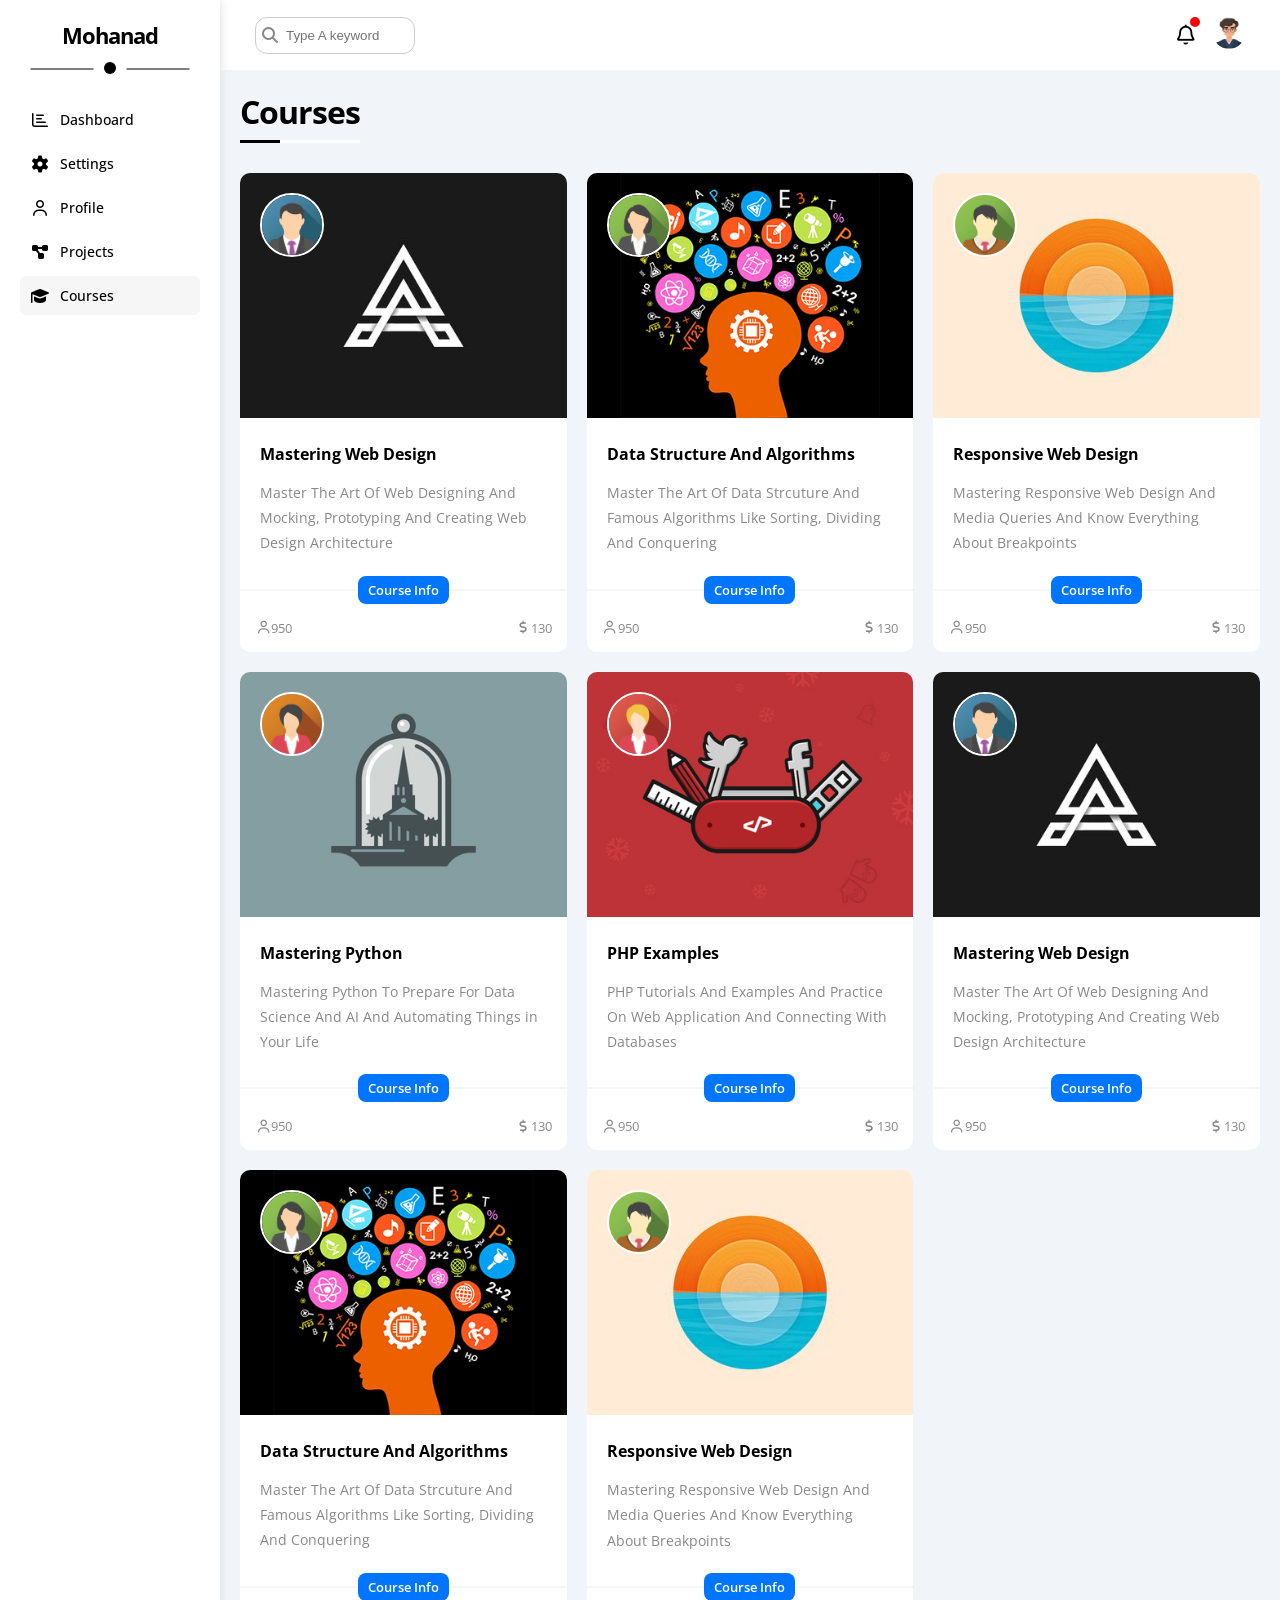
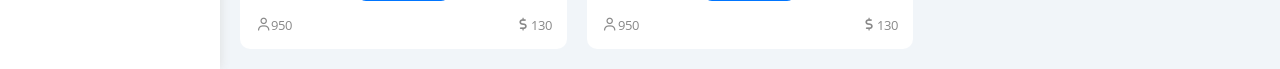
==== commit 265d38b2: "polish text content, and clean up the layout of the sidebar and the pages" ====
--- a/courses.html
+++ b/courses.html
@@ -55,12 +55,6 @@
                         <span>Courses</span>
                     </a>
                 </li>
-                <li>                   
-                    <a href="friends.html" >
-                        <i class="fa-regular fa-circle-user fa-fw"></i>
-                        <span>Friends</span>
-                    </a>
-                </li>
             </ul>
         </div>
 
--- a/CSS/main.css
+++ b/CSS/main.css
@@ -713,6 +713,7 @@
 }
 .dashboard-content > .top-search .items-row{
     padding: 15px 0;
+    align-items: center;
 }
 .dashboard-content > .top-search .items-row > .keyword{
     font-weight: 600;
